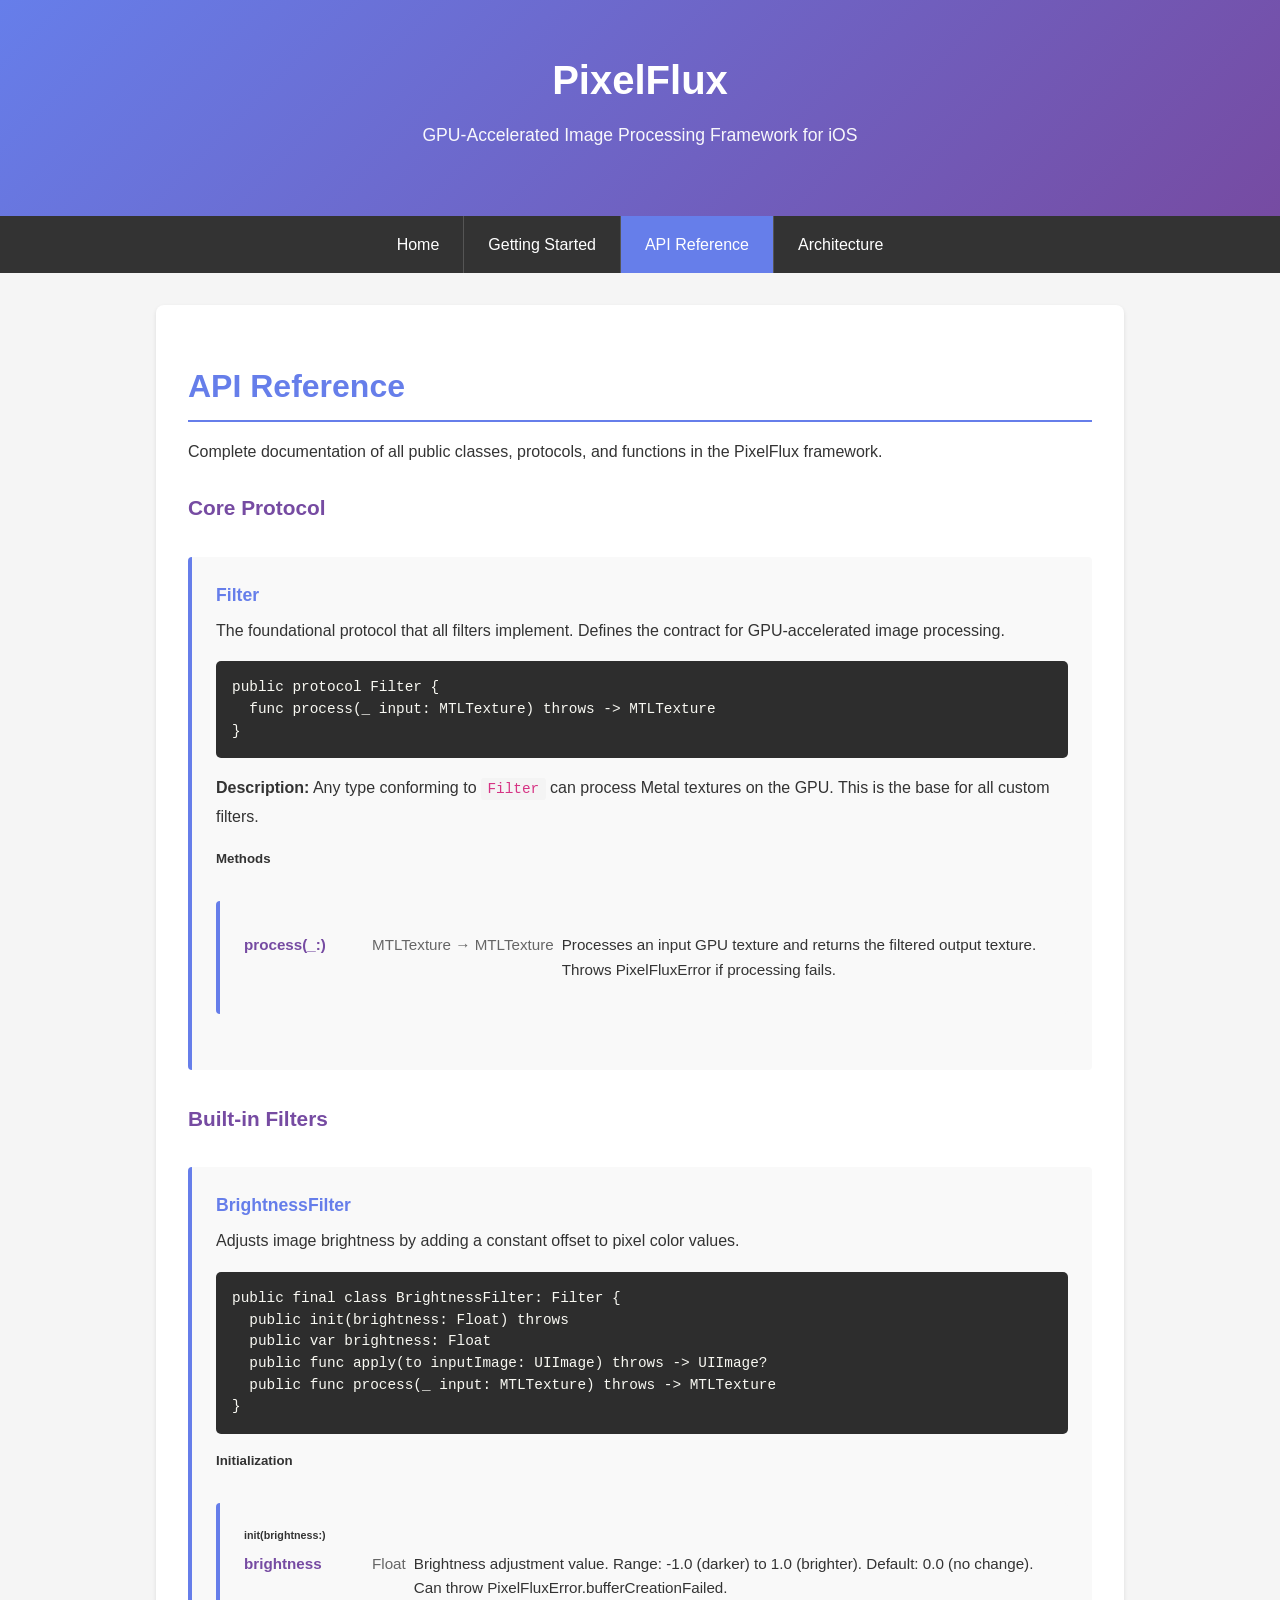
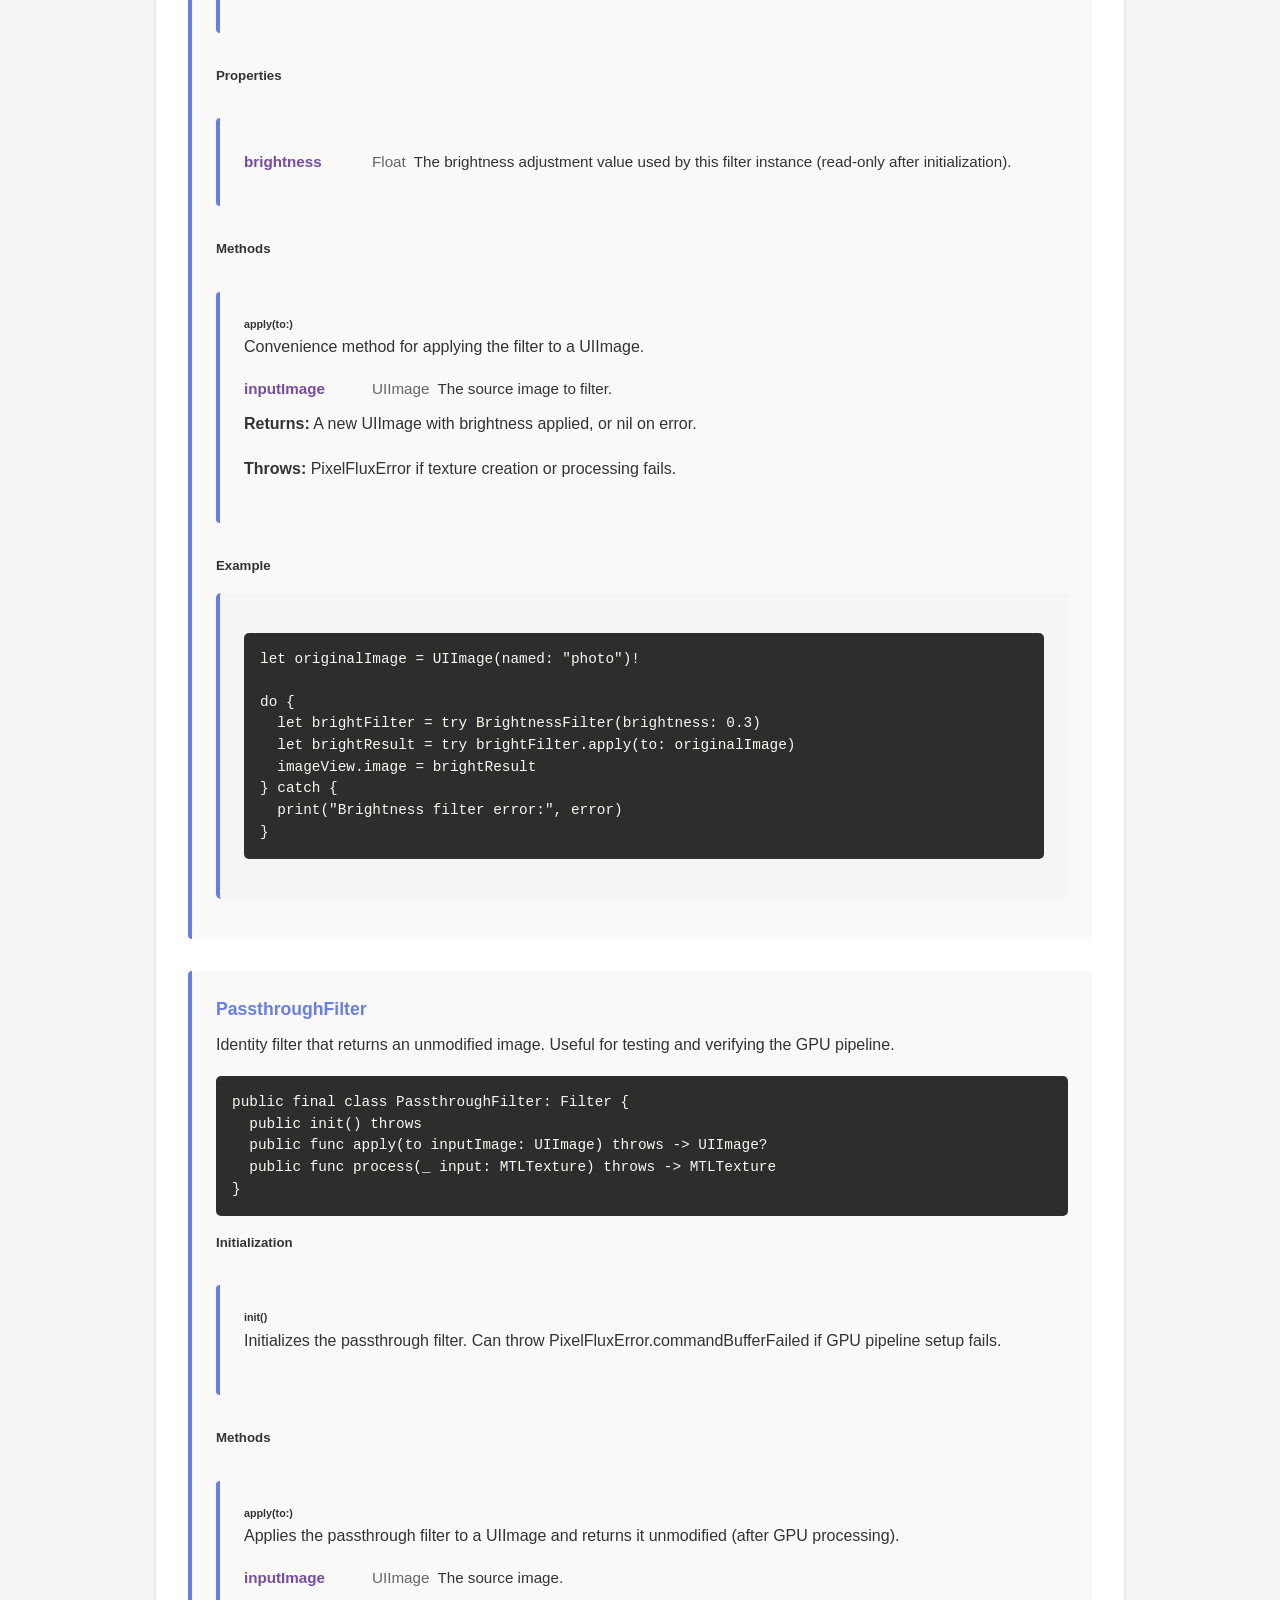
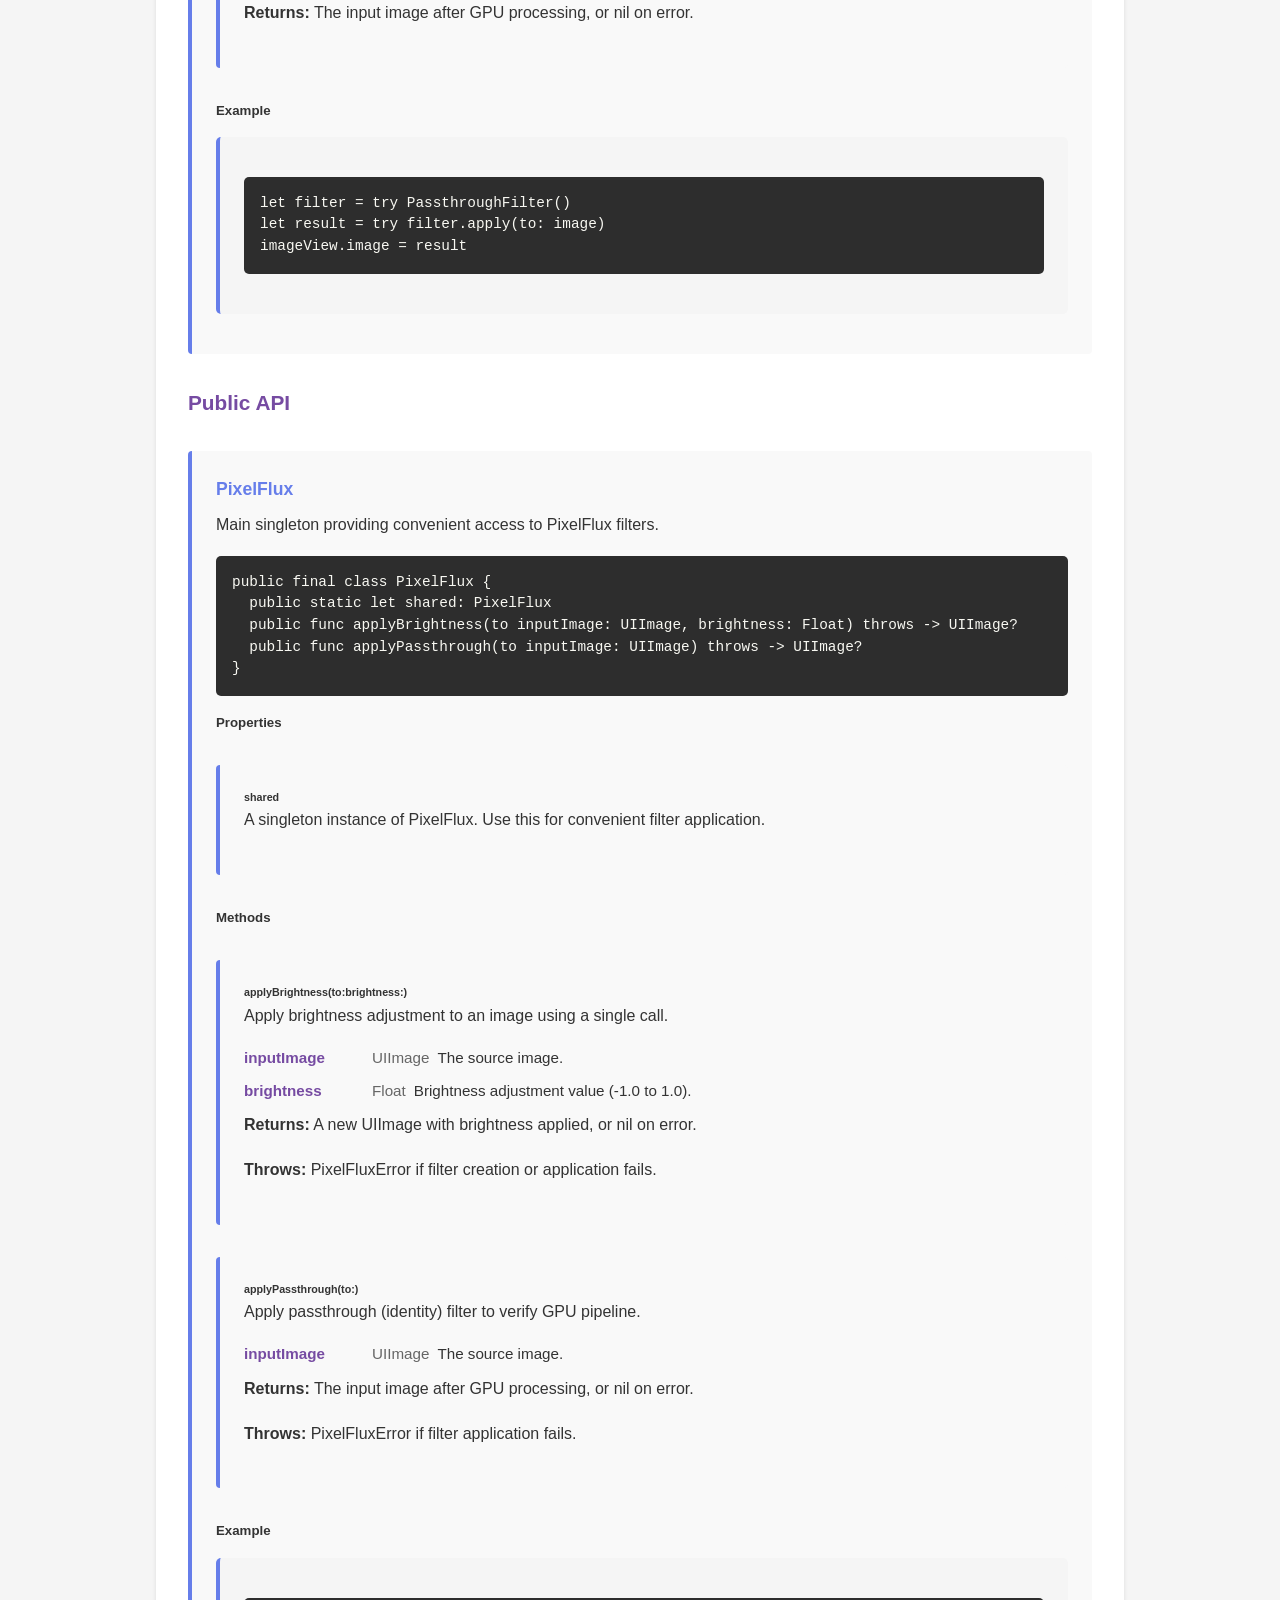
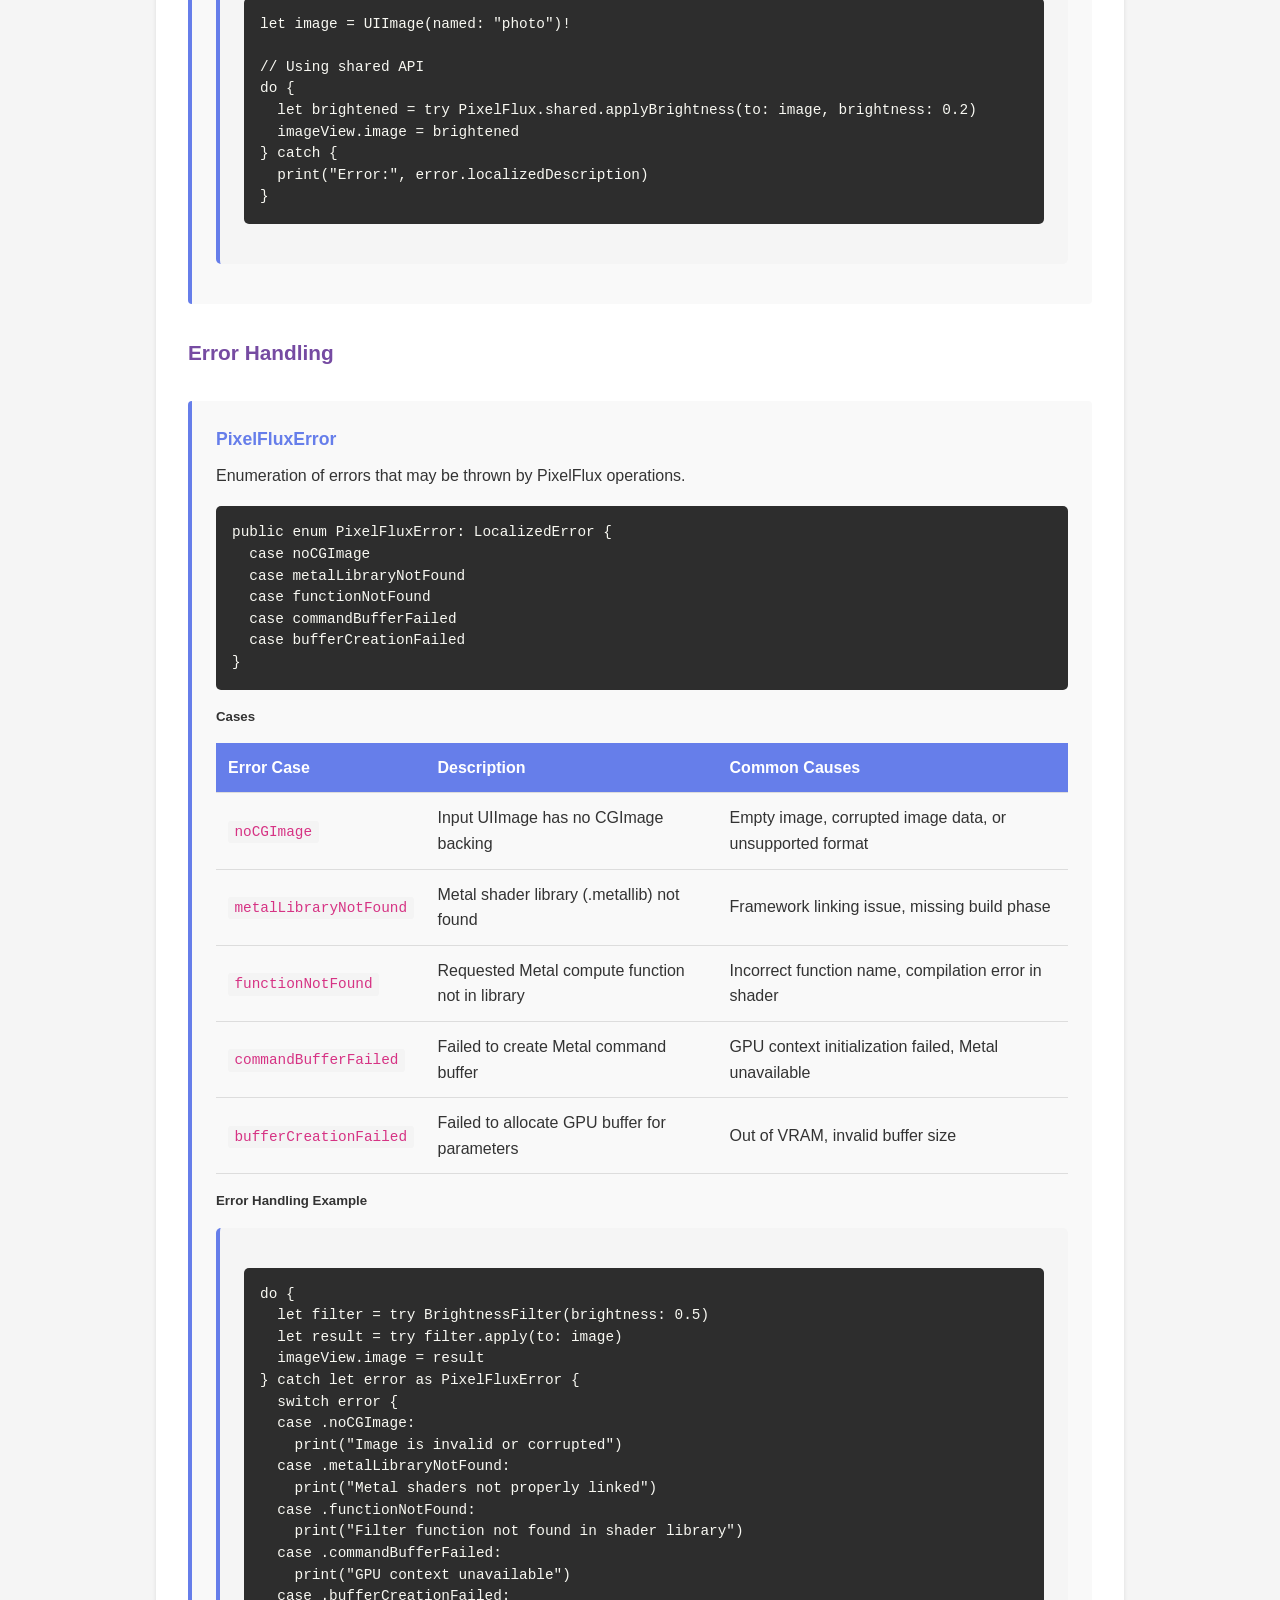
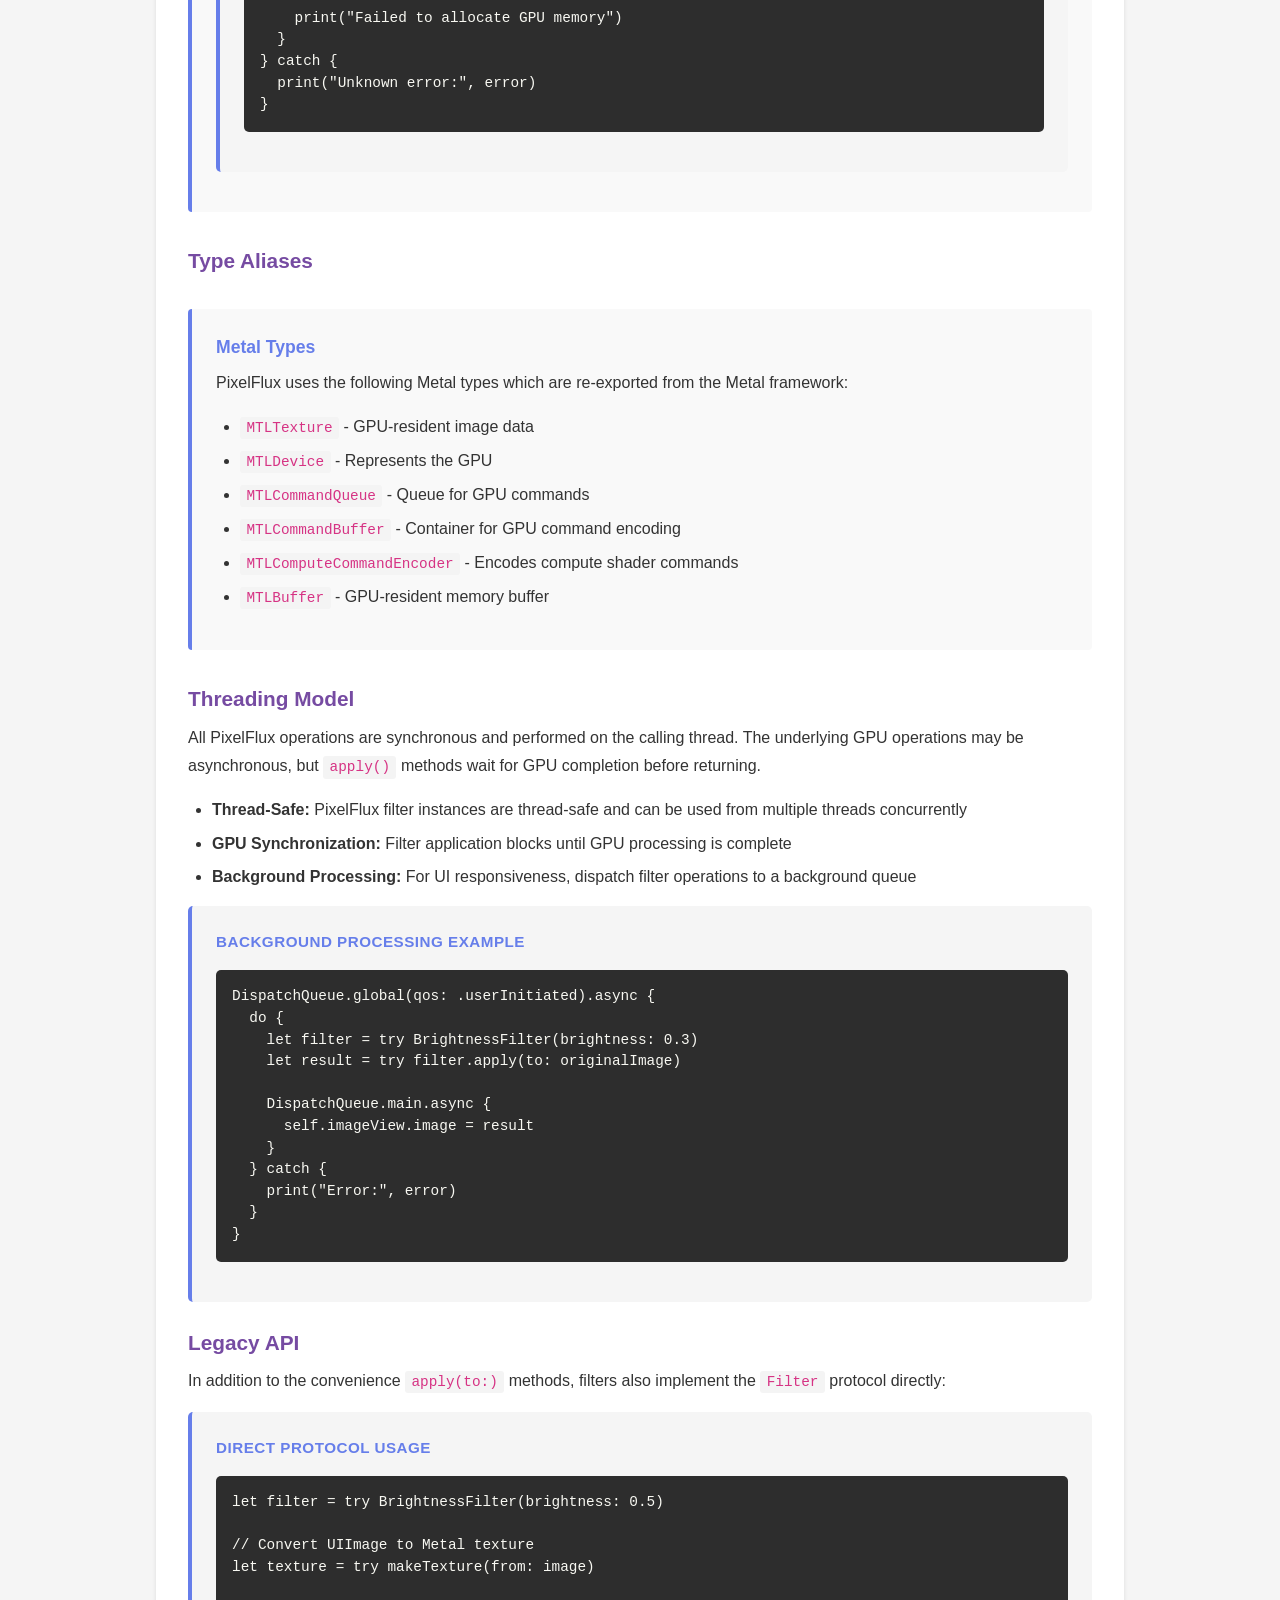
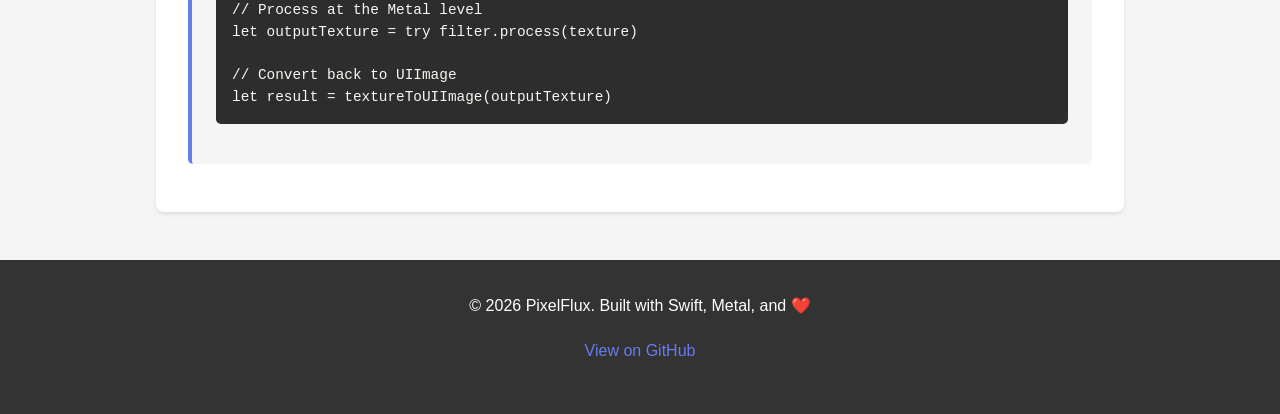
==== docs/api-reference.html @ f955431b "Add comprehensive HTML documentation and GitHub Pages deployment - Create docs/ directory with compl" ====
<!DOCTYPE html>
<html lang="en">
<head>
  <meta charset="UTF-8">
  <meta name="viewport" content="width=device-width, initial-scale=1.0">
  <title>API Reference - PixelFlux</title>
  <link rel="stylesheet" href="style.css">
</head>
<body>
  <header>
    <h1>PixelFlux</h1>
    <p>GPU-Accelerated Image Processing Framework for iOS</p>
  </header>

  <nav>
    <a href="index.html">Home</a>
    <a href="getting-started.html">Getting Started</a>
    <a href="api-reference.html" class="active">API Reference</a>
    <a href="architecture.html">Architecture</a>
  </nav>

  <main>
    <div class="container">
      <h2>API Reference</h2>
      <p>Complete documentation of all public classes, protocols, and functions in the PixelFlux framework.</p>

      <h3>Core Protocol</h3>

      <div class="api-section">
        <h4>Filter</h4>
        <p>The foundational protocol that all filters implement. Defines the contract for GPU-accelerated image processing.</p>
        <pre><code>public protocol Filter {
  func process(_ input: MTLTexture) throws -> MTLTexture
}</code></pre>
        <p><strong>Description:</strong> Any type conforming to <code>Filter</code> can process Metal textures on the GPU. This is the base for all custom filters.</p>
        <h5>Methods</h5>
        <div class="api-section">
          <div class="parameter">
            <span class="parameter-name">process(_:)</span>
            <span class="parameter-type">MTLTexture → MTLTexture</span>
            <span class="parameter-desc">Processes an input GPU texture and returns the filtered output texture. Throws PixelFluxError if processing fails.</span>
          </div>
        </div>
      </div>

      <h3>Built-in Filters</h3>

      <div class="api-section">
        <h4>BrightnessFilter</h4>
        <p>Adjusts image brightness by adding a constant offset to pixel color values.</p>
        <pre><code>public final class BrightnessFilter: Filter {
  public init(brightness: Float) throws
  public var brightness: Float
  public func apply(to inputImage: UIImage) throws -> UIImage?
  public func process(_ input: MTLTexture) throws -> MTLTexture
}</code></pre>

        <h5>Initialization</h5>
        <div class="api-section">
          <h6>init(brightness:)</h6>
          <div class="parameter">
            <span class="parameter-name">brightness</span>
            <span class="parameter-type">Float</span>
            <span class="parameter-desc">Brightness adjustment value. Range: -1.0 (darker) to 1.0 (brighter). Default: 0.0 (no change). Can throw PixelFluxError.bufferCreationFailed.</span>
          </div>
        </div>

        <h5>Properties</h5>
        <div class="api-section">
          <div class="parameter">
            <span class="parameter-name">brightness</span>
            <span class="parameter-type">Float</span>
            <span class="parameter-desc">The brightness adjustment value used by this filter instance (read-only after initialization).</span>
          </div>
        </div>

        <h5>Methods</h5>
        <div class="api-section">
          <h6>apply(to:)</h6>
          <p>Convenience method for applying the filter to a UIImage.</p>
          <div class="parameter">
            <span class="parameter-name">inputImage</span>
            <span class="parameter-type">UIImage</span>
            <span class="parameter-desc">The source image to filter.</span>
          </div>
          <p><strong>Returns:</strong> A new UIImage with brightness applied, or nil on error.</p>
          <p><strong>Throws:</strong> PixelFluxError if texture creation or processing fails.</p>
        </div>

        <h5>Example</h5>
        <div class="code-example">
          <pre><code>let originalImage = UIImage(named: "photo")!

do {
  let brightFilter = try BrightnessFilter(brightness: 0.3)
  let brightResult = try brightFilter.apply(to: originalImage)
  imageView.image = brightResult
} catch {
  print("Brightness filter error:", error)
}</code></pre>
        </div>
      </div>

      <div class="api-section">
        <h4>PassthroughFilter</h4>
        <p>Identity filter that returns an unmodified image. Useful for testing and verifying the GPU pipeline.</p>
        <pre><code>public final class PassthroughFilter: Filter {
  public init() throws
  public func apply(to inputImage: UIImage) throws -> UIImage?
  public func process(_ input: MTLTexture) throws -> MTLTexture
}</code></pre>

        <h5>Initialization</h5>
        <div class="api-section">
          <h6>init()</h6>
          <p>Initializes the passthrough filter. Can throw PixelFluxError.commandBufferFailed if GPU pipeline setup fails.</p>
        </div>

        <h5>Methods</h5>
        <div class="api-section">
          <h6>apply(to:)</h6>
          <p>Applies the passthrough filter to a UIImage and returns it unmodified (after GPU processing).</p>
          <div class="parameter">
            <span class="parameter-name">inputImage</span>
            <span class="parameter-type">UIImage</span>
            <span class="parameter-desc">The source image.</span>
          </div>
          <p><strong>Returns:</strong> The input image after GPU processing, or nil on error.</p>
        </div>

        <h5>Example</h5>
        <div class="code-example">
          <pre><code>let filter = try PassthroughFilter()
let result = try filter.apply(to: image)
imageView.image = result</code></pre>
        </div>
      </div>

      <h3>Public API</h3>

      <div class="api-section">
        <h4>PixelFlux</h4>
        <p>Main singleton providing convenient access to PixelFlux filters.</p>
        <pre><code>public final class PixelFlux {
  public static let shared: PixelFlux
  public func applyBrightness(to inputImage: UIImage, brightness: Float) throws -> UIImage?
  public func applyPassthrough(to inputImage: UIImage) throws -> UIImage?
}</code></pre>

        <h5>Properties</h5>
        <div class="api-section">
          <h6>shared</h6>
          <p>A singleton instance of PixelFlux. Use this for convenient filter application.</p>
        </div>

        <h5>Methods</h5>
        <div class="api-section">
          <h6>applyBrightness(to:brightness:)</h6>
          <p>Apply brightness adjustment to an image using a single call.</p>
          <div class="parameter">
            <span class="parameter-name">inputImage</span>
            <span class="parameter-type">UIImage</span>
            <span class="parameter-desc">The source image.</span>
          </div>
          <div class="parameter">
            <span class="parameter-name">brightness</span>
            <span class="parameter-type">Float</span>
            <span class="parameter-desc">Brightness adjustment value (-1.0 to 1.0).</span>
          </div>
          <p><strong>Returns:</strong> A new UIImage with brightness applied, or nil on error.</p>
          <p><strong>Throws:</strong> PixelFluxError if filter creation or application fails.</p>
        </div>

        <div class="api-section">
          <h6>applyPassthrough(to:)</h6>
          <p>Apply passthrough (identity) filter to verify GPU pipeline.</p>
          <div class="parameter">
            <span class="parameter-name">inputImage</span>
            <span class="parameter-type">UIImage</span>
            <span class="parameter-desc">The source image.</span>
          </div>
          <p><strong>Returns:</strong> The input image after GPU processing, or nil on error.</p>
          <p><strong>Throws:</strong> PixelFluxError if filter application fails.</p>
        </div>

        <h5>Example</h5>
        <div class="code-example">
          <pre><code>let image = UIImage(named: "photo")!

// Using shared API
do {
  let brightened = try PixelFlux.shared.applyBrightness(to: image, brightness: 0.2)
  imageView.image = brightened
} catch {
  print("Error:", error.localizedDescription)
}</code></pre>
        </div>
      </div>

      <h3>Error Handling</h3>

      <div class="api-section">
        <h4>PixelFluxError</h4>
        <p>Enumeration of errors that may be thrown by PixelFlux operations.</p>
        <pre><code>public enum PixelFluxError: LocalizedError {
  case noCGImage
  case metalLibraryNotFound
  case functionNotFound
  case commandBufferFailed
  case bufferCreationFailed
}</code></pre>

        <h5>Cases</h5>
        <table>
          <tr>
            <th>Error Case</th>
            <th>Description</th>
            <th>Common Causes</th>
          </tr>
          <tr>
            <td><code>noCGImage</code></td>
            <td>Input UIImage has no CGImage backing</td>
            <td>Empty image, corrupted image data, or unsupported format</td>
          </tr>
          <tr>
            <td><code>metalLibraryNotFound</code></td>
            <td>Metal shader library (.metallib) not found</td>
            <td>Framework linking issue, missing build phase</td>
          </tr>
          <tr>
            <td><code>functionNotFound</code></td>
            <td>Requested Metal compute function not in library</td>
            <td>Incorrect function name, compilation error in shader</td>
          </tr>
          <tr>
            <td><code>commandBufferFailed</code></td>
            <td>Failed to create Metal command buffer</td>
            <td>GPU context initialization failed, Metal unavailable</td>
          </tr>
          <tr>
            <td><code>bufferCreationFailed</code></td>
            <td>Failed to allocate GPU buffer for parameters</td>
            <td>Out of VRAM, invalid buffer size</td>
          </tr>
        </table>

        <h5>Error Handling Example</h5>
        <div class="code-example">
          <pre><code>do {
  let filter = try BrightnessFilter(brightness: 0.5)
  let result = try filter.apply(to: image)
  imageView.image = result
} catch let error as PixelFluxError {
  switch error {
  case .noCGImage:
    print("Image is invalid or corrupted")
  case .metalLibraryNotFound:
    print("Metal shaders not properly linked")
  case .functionNotFound:
    print("Filter function not found in shader library")
  case .commandBufferFailed:
    print("GPU context unavailable")
  case .bufferCreationFailed:
    print("Failed to allocate GPU memory")
  }
} catch {
  print("Unknown error:", error)
}</code></pre>
        </div>
      </div>

      <h3>Type Aliases</h3>

      <div class="api-section">
        <h4>Metal Types</h4>
        <p>PixelFlux uses the following Metal types which are re-exported from the Metal framework:</p>
        <ul>
          <li><code>MTLTexture</code> - GPU-resident image data</li>
          <li><code>MTLDevice</code> - Represents the GPU</li>
          <li><code>MTLCommandQueue</code> - Queue for GPU commands</li>
          <li><code>MTLCommandBuffer</code> - Container for GPU command encoding</li>
          <li><code>MTLComputeCommandEncoder</code> - Encodes compute shader commands</li>
          <li><code>MTLBuffer</code> - GPU-resident memory buffer</li>
        </ul>
      </div>

      <h3>Threading Model</h3>
      <p>All PixelFlux operations are synchronous and performed on the calling thread. The underlying GPU operations may be asynchronous, but <code>apply()</code> methods wait for GPU completion before returning.</p>
      <ul>
        <li><strong>Thread-Safe:</strong> PixelFlux filter instances are thread-safe and can be used from multiple threads concurrently</li>
        <li><strong>GPU Synchronization:</strong> Filter application blocks until GPU processing is complete</li>
        <li><strong>Background Processing:</strong> For UI responsiveness, dispatch filter operations to a background queue</li>
      </ul>

      <div class="code-example">
        <h5>Background Processing Example</h5>
        <pre><code>DispatchQueue.global(qos: .userInitiated).async {
  do {
    let filter = try BrightnessFilter(brightness: 0.3)
    let result = try filter.apply(to: originalImage)

    DispatchQueue.main.async {
      self.imageView.image = result
    }
  } catch {
    print("Error:", error)
  }
}</code></pre>
      </div>

      <h3>Legacy API</h3>
      <p>In addition to the convenience <code>apply(to:)</code> methods, filters also implement the <code>Filter</code> protocol directly:</p>
      <div class="code-example">
        <h5>Direct Protocol Usage</h5>
        <pre><code>let filter = try BrightnessFilter(brightness: 0.5)

// Convert UIImage to Metal texture
let texture = try makeTexture(from: image)

// Process at the Metal level
let outputTexture = try filter.process(texture)

// Convert back to UIImage
let result = textureToUIImage(outputTexture)</code></pre>
      </div>
    </div>
  </main>

  <footer>
    <p>&copy; 2026 PixelFlux. Built with Swift, Metal, and ❤️</p>
    <p><a href="https://github.com/wailbentafat/PixelFlux" target="_blank">View on GitHub</a></p>
  </footer>
</body>
</html>
---- docs/style.css ----
* {
  margin: 0;
  padding: 0;
  box-sizing: border-box;
}

body {
  font-family: -apple-system, BlinkMacSystemFont, 'Segoe UI', Roboto, Oxygen, Ubuntu, Cantarell, sans-serif;
  line-height: 1.6;
  color: #333;
  background: #f5f5f5;
}

header {
  background: linear-gradient(135deg, #667eea 0%, #764ba2 100%);
  color: white;
  padding: 3rem 2rem;
  text-align: center;
}

header h1 {
  font-size: 2.5rem;
  margin-bottom: 0.5rem;
}

header p {
  font-size: 1.1rem;
  opacity: 0.95;
}

nav {
  background: #333;
  padding: 0;
  margin: 0;
  display: flex;
  flex-wrap: wrap;
  justify-content: center;
}

nav a {
  color: white;
  padding: 1rem 1.5rem;
  text-decoration: none;
  border-right: 1px solid #555;
  transition: background 0.3s;
}

nav a:last-child {
  border-right: none;
}

nav a:hover,
nav a.active {
  background: #667eea;
}

main {
  max-width: 1000px;
  margin: 2rem auto;
  padding: 0 1rem;
}

.container {
  background: white;
  border-radius: 8px;
  padding: 2rem;
  margin-bottom: 2rem;
  box-shadow: 0 2px 4px rgba(0,0,0,0.1);
}

h2 {
  color: #667eea;
  font-size: 2rem;
  margin: 1.5rem 0 1rem;
  border-bottom: 2px solid #667eea;
  padding-bottom: 0.5rem;
}

h3 {
  color: #764ba2;
  font-size: 1.3rem;
  margin: 1.5rem 0 0.5rem;
}

h4 {
  color: #555;
  font-size: 1.1rem;
  margin: 1rem 0 0.5rem;
}

p {
  margin-bottom: 1rem;
  line-height: 1.8;
}

code {
  background: #f4f4f4;
  padding: 0.2rem 0.4rem;
  border-radius: 3px;
  font-family: 'Courier New', monospace;
  font-size: 0.9rem;
  color: #d63384;
}

pre {
  background: #2d2d2d;
  color: #f8f8f2;
  padding: 1rem;
  border-radius: 5px;
  overflow-x: auto;
  margin: 1rem 0;
  font-family: 'Courier New', monospace;
  font-size: 0.9rem;
  line-height: 1.5;
}

pre code {
  background: none;
  color: inherit;
  padding: 0;
}

ul, ol {
  margin: 1rem 0 1rem 1.5rem;
}

li {
  margin-bottom: 0.5rem;
}

.feature-list {
  display: grid;
  grid-template-columns: repeat(auto-fit, minmax(250px, 1fr));
  gap: 1.5rem;
  margin: 2rem 0;
}

.feature-item {
  background: linear-gradient(135deg, #667eea15 0%, #764ba215 100%);
  padding: 1.5rem;
  border-radius: 8px;
  border-left: 4px solid #667eea;
}

.feature-item h4 {
  color: #667eea;
  margin-top: 0;
}

.api-section {
  margin: 2rem 0;
  padding: 1.5rem;
  background: #f9f9f9;
  border-left: 4px solid #667eea;
  border-radius: 4px;
}

.api-section h4 {
  color: #667eea;
  margin-top: 0;
}

.parameter {
  display: flex;
  margin: 0.5rem 0;
  font-size: 0.95rem;
}

.parameter-name {
  font-weight: bold;
  color: #764ba2;
  min-width: 120px;
}

.parameter-type {
  color: #666;
  margin: 0 0.5rem;
}

.parameter-desc {
  flex: 1;
}

.code-example {
  background: #f5f5f5;
  padding: 1.5rem;
  border-radius: 5px;
  margin: 1rem 0;
  border-left: 4px solid #667eea;
}

.code-example h5 {
  color: #667eea;
  margin-top: 0;
  font-size: 0.95rem;
  text-transform: uppercase;
  letter-spacing: 0.5px;
}

table {
  width: 100%;
  border-collapse: collapse;
  margin: 1rem 0;
}

th, td {
  padding: 0.75rem;
  text-align: left;
  border-bottom: 1px solid #ddd;
}

th {
  background: #667eea;
  color: white;
}

tr:hover {
  background: #f9f9f9;
}

.badge {
  display: inline-block;
  padding: 0.25rem 0.75rem;
  background: #667eea;
  color: white;
  border-radius: 20px;
  font-size: 0.85rem;
  margin-right: 0.5rem;
}

.badge.optional {
  background: #6c757d;
}

.badge.required {
  background: #dc3545;
}

.button {
  display: inline-block;
  padding: 0.75rem 1.5rem;
  background: #667eea;
  color: white;
  text-decoration: none;
  border-radius: 5px;
  transition: background 0.3s;
  border: none;
  cursor: pointer;
  font-size: 1rem;
}

.button:hover {
  background: #764ba2;
}

.button.secondary {
  background: #6c757d;
}

.button.secondary:hover {
  background: #5a6268;
}

footer {
  background: #333;
  color: white;
  text-align: center;
  padding: 2rem;
  margin-top: 3rem;
}

footer a {
  color: #667eea;
  text-decoration: none;
}

footer a:hover {
  text-decoration: underline;
}

@media (max-width: 768px) {
  header h1 {
    font-size: 1.8rem;
  }

  nav {
    flex-direction: column;
  }

  nav a {
    border-right: none;
    border-bottom: 1px solid #555;
  }

  nav a:last-child {
    border-bottom: none;
  }

  .feature-list {
    grid-template-columns: 1fr;
  }

  .container {
    padding: 1.5rem;
  }
}
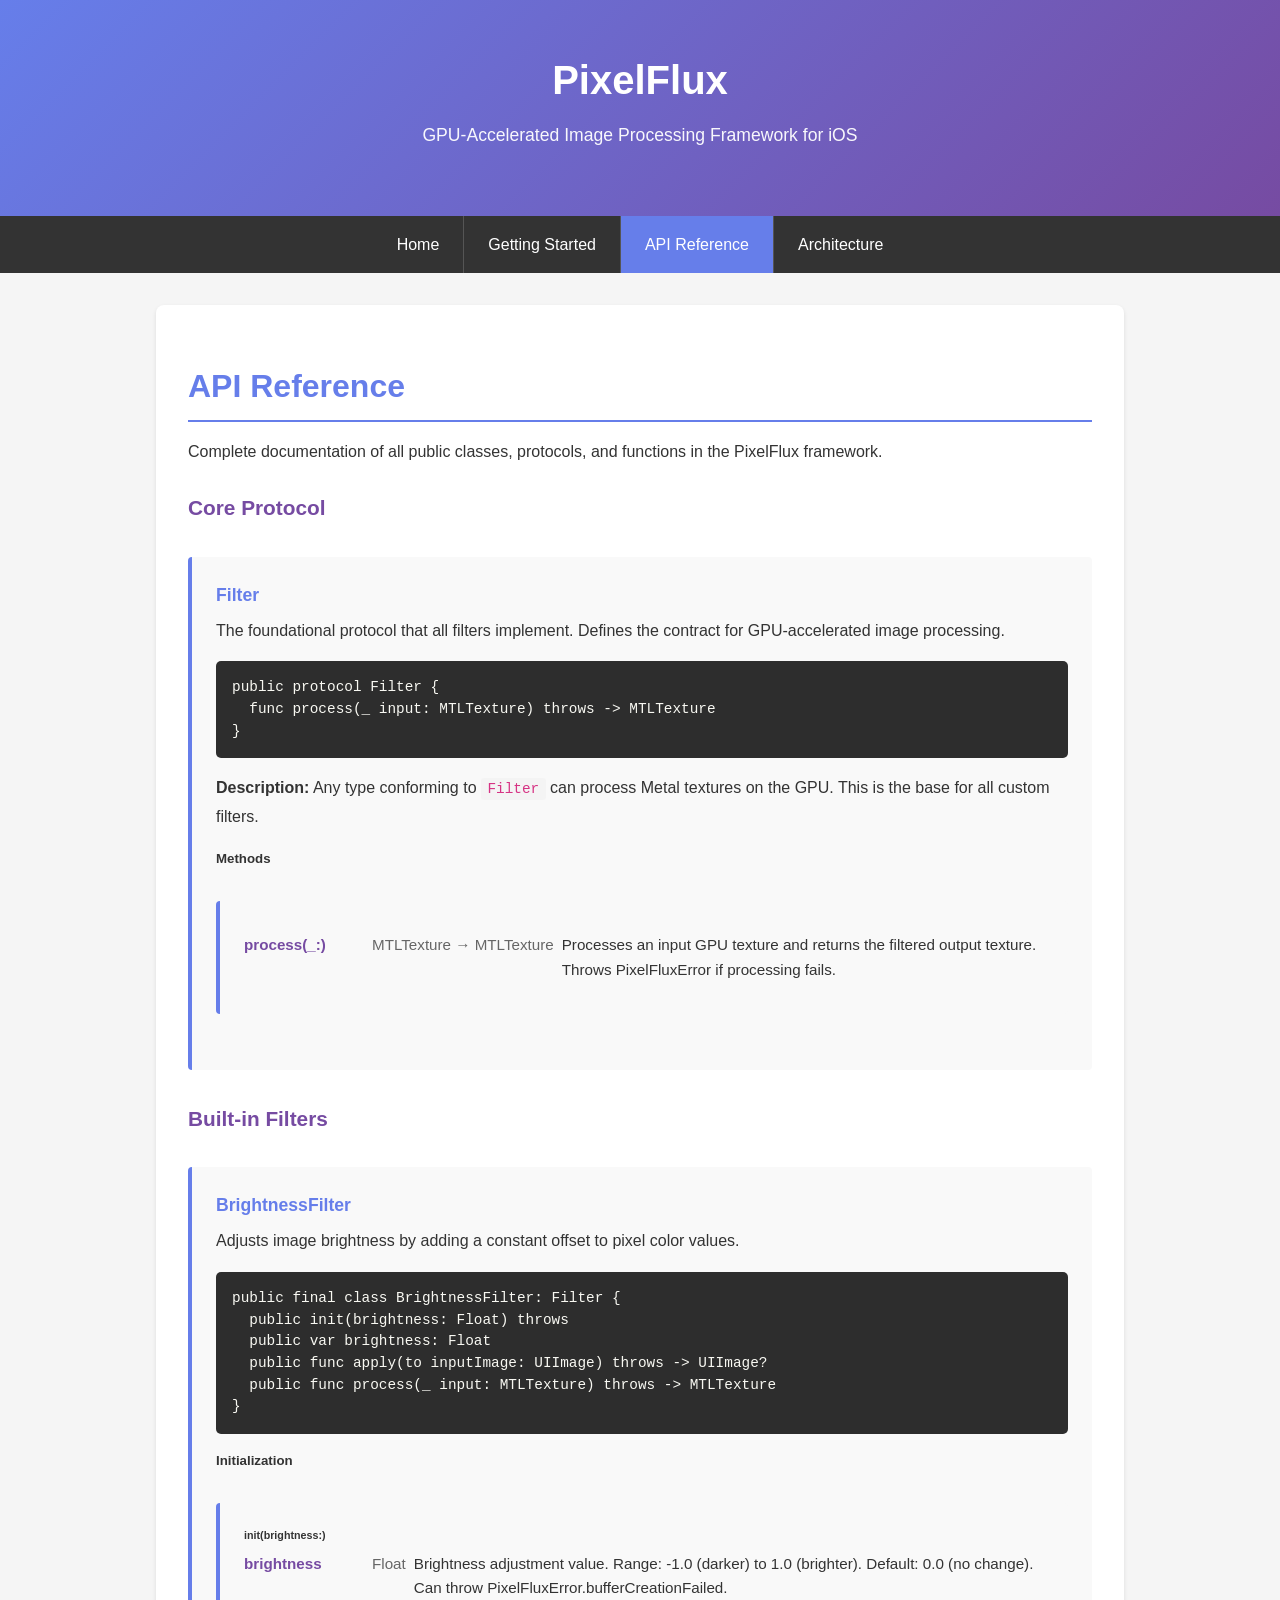
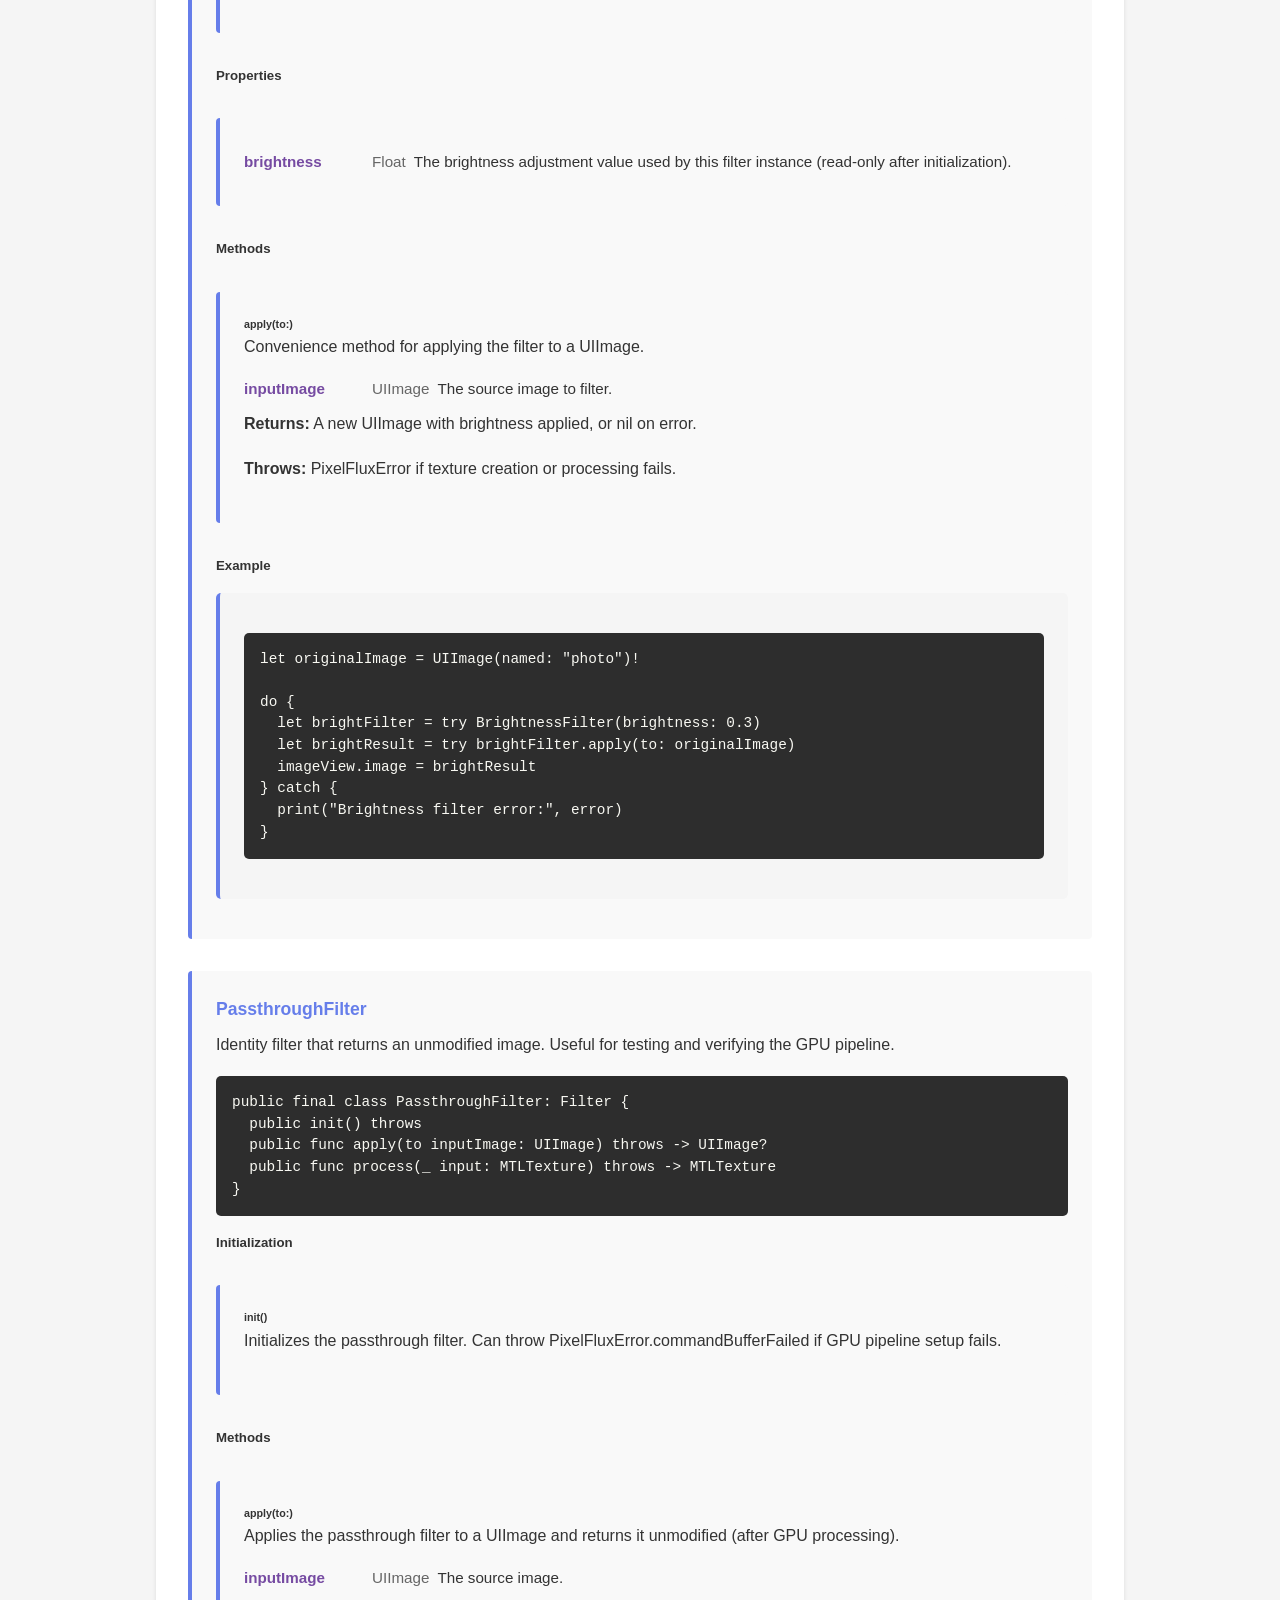
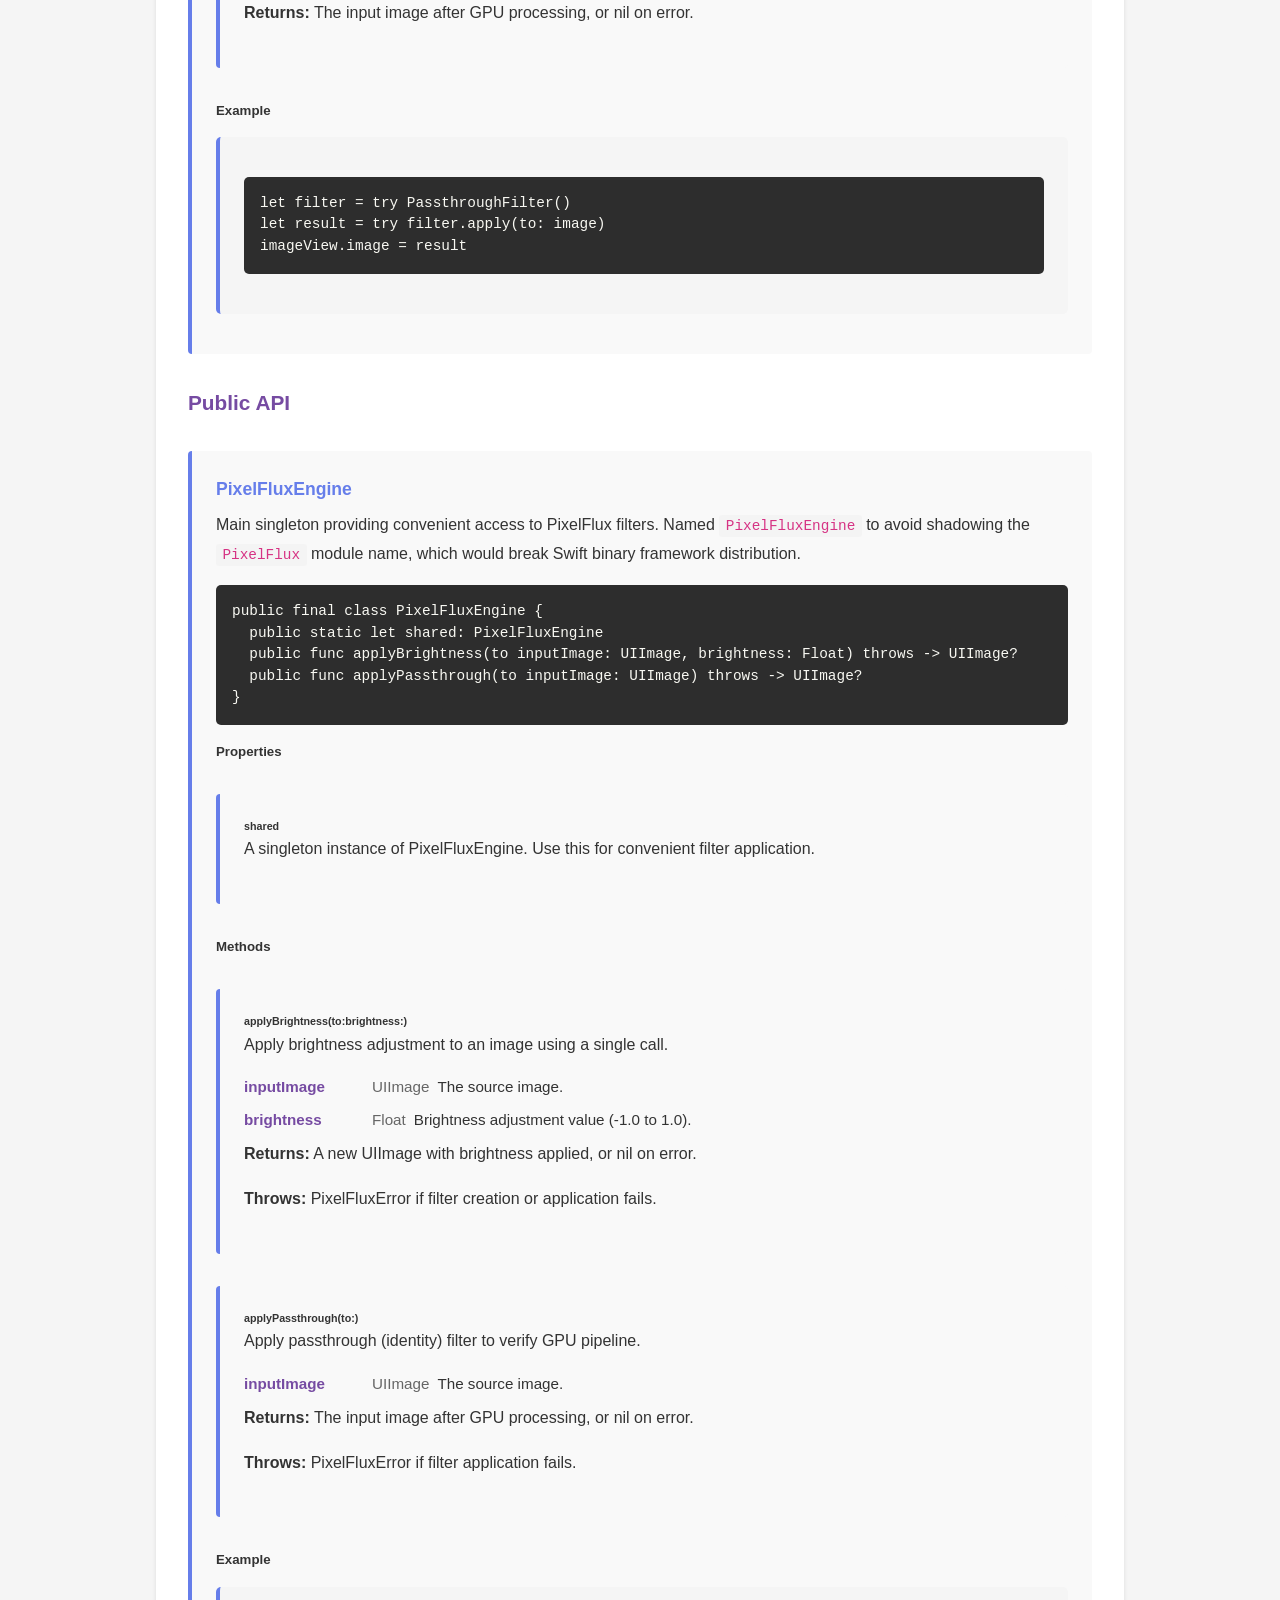
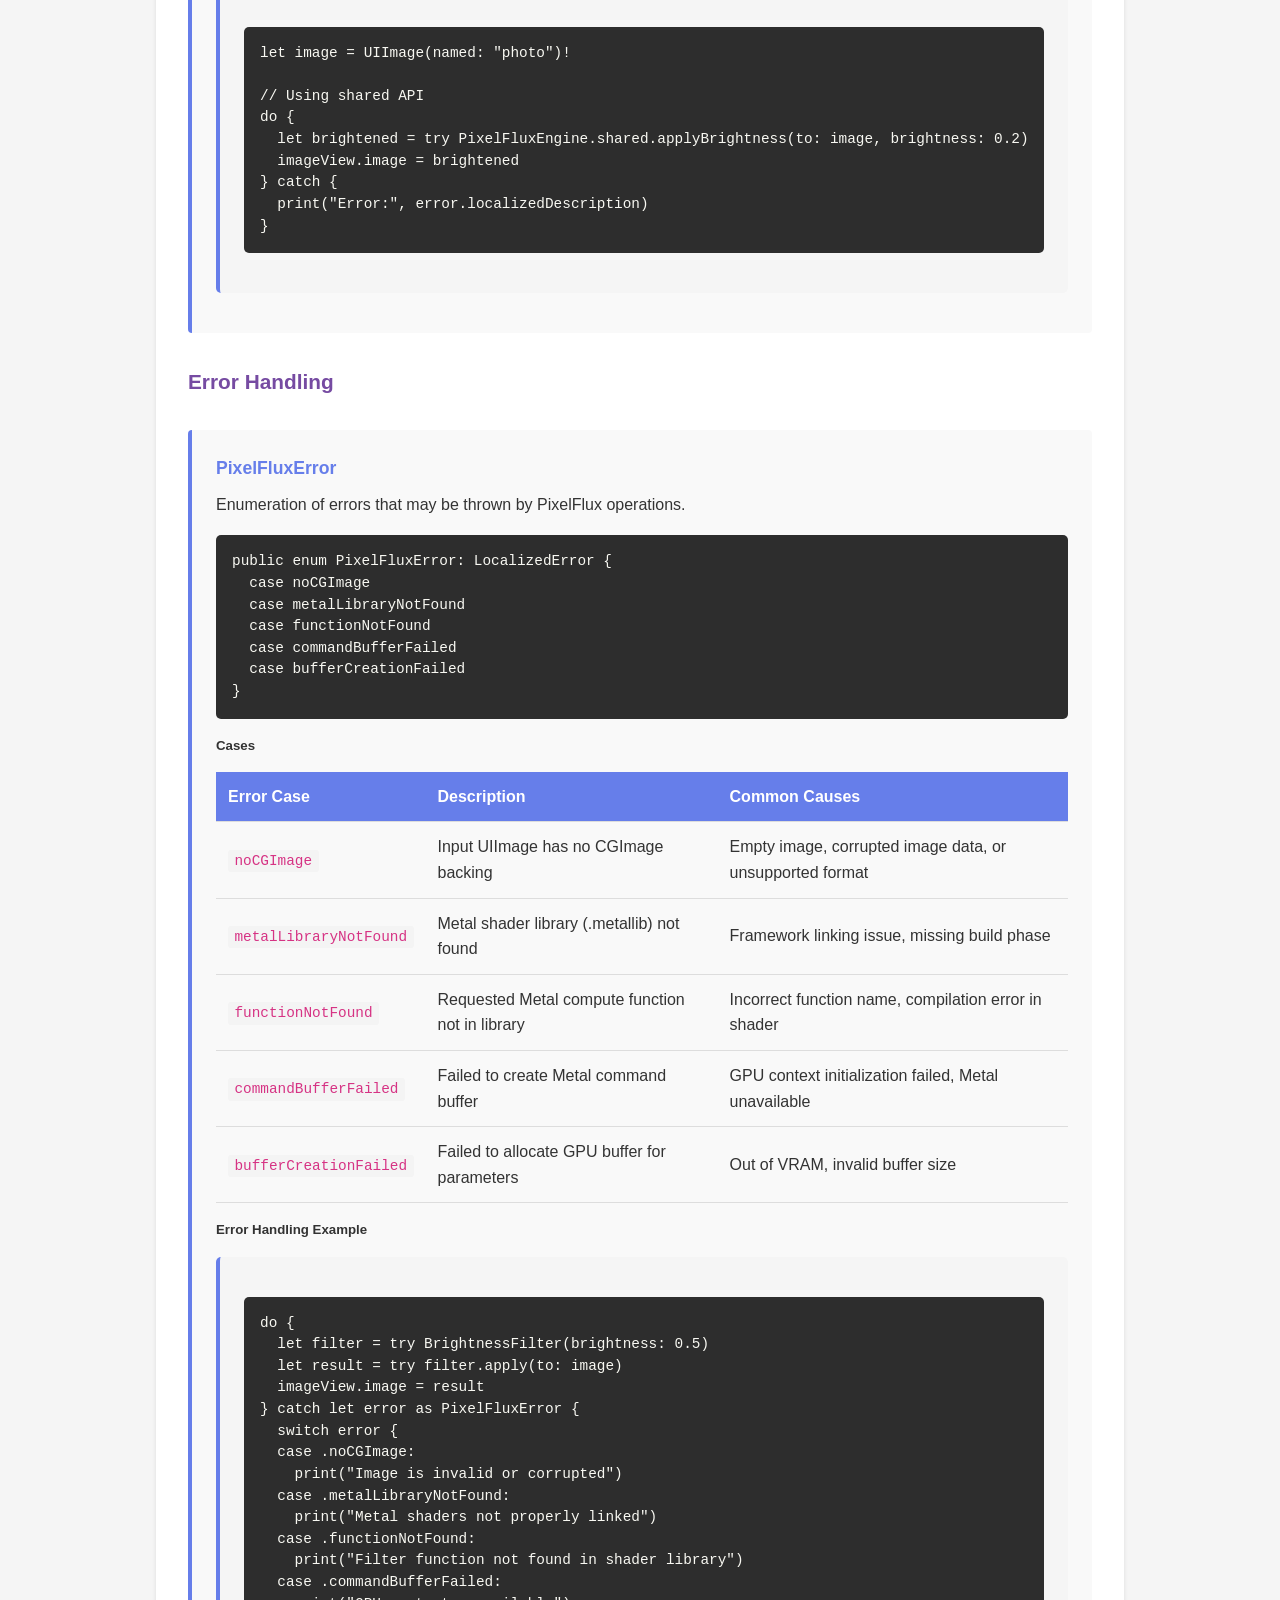
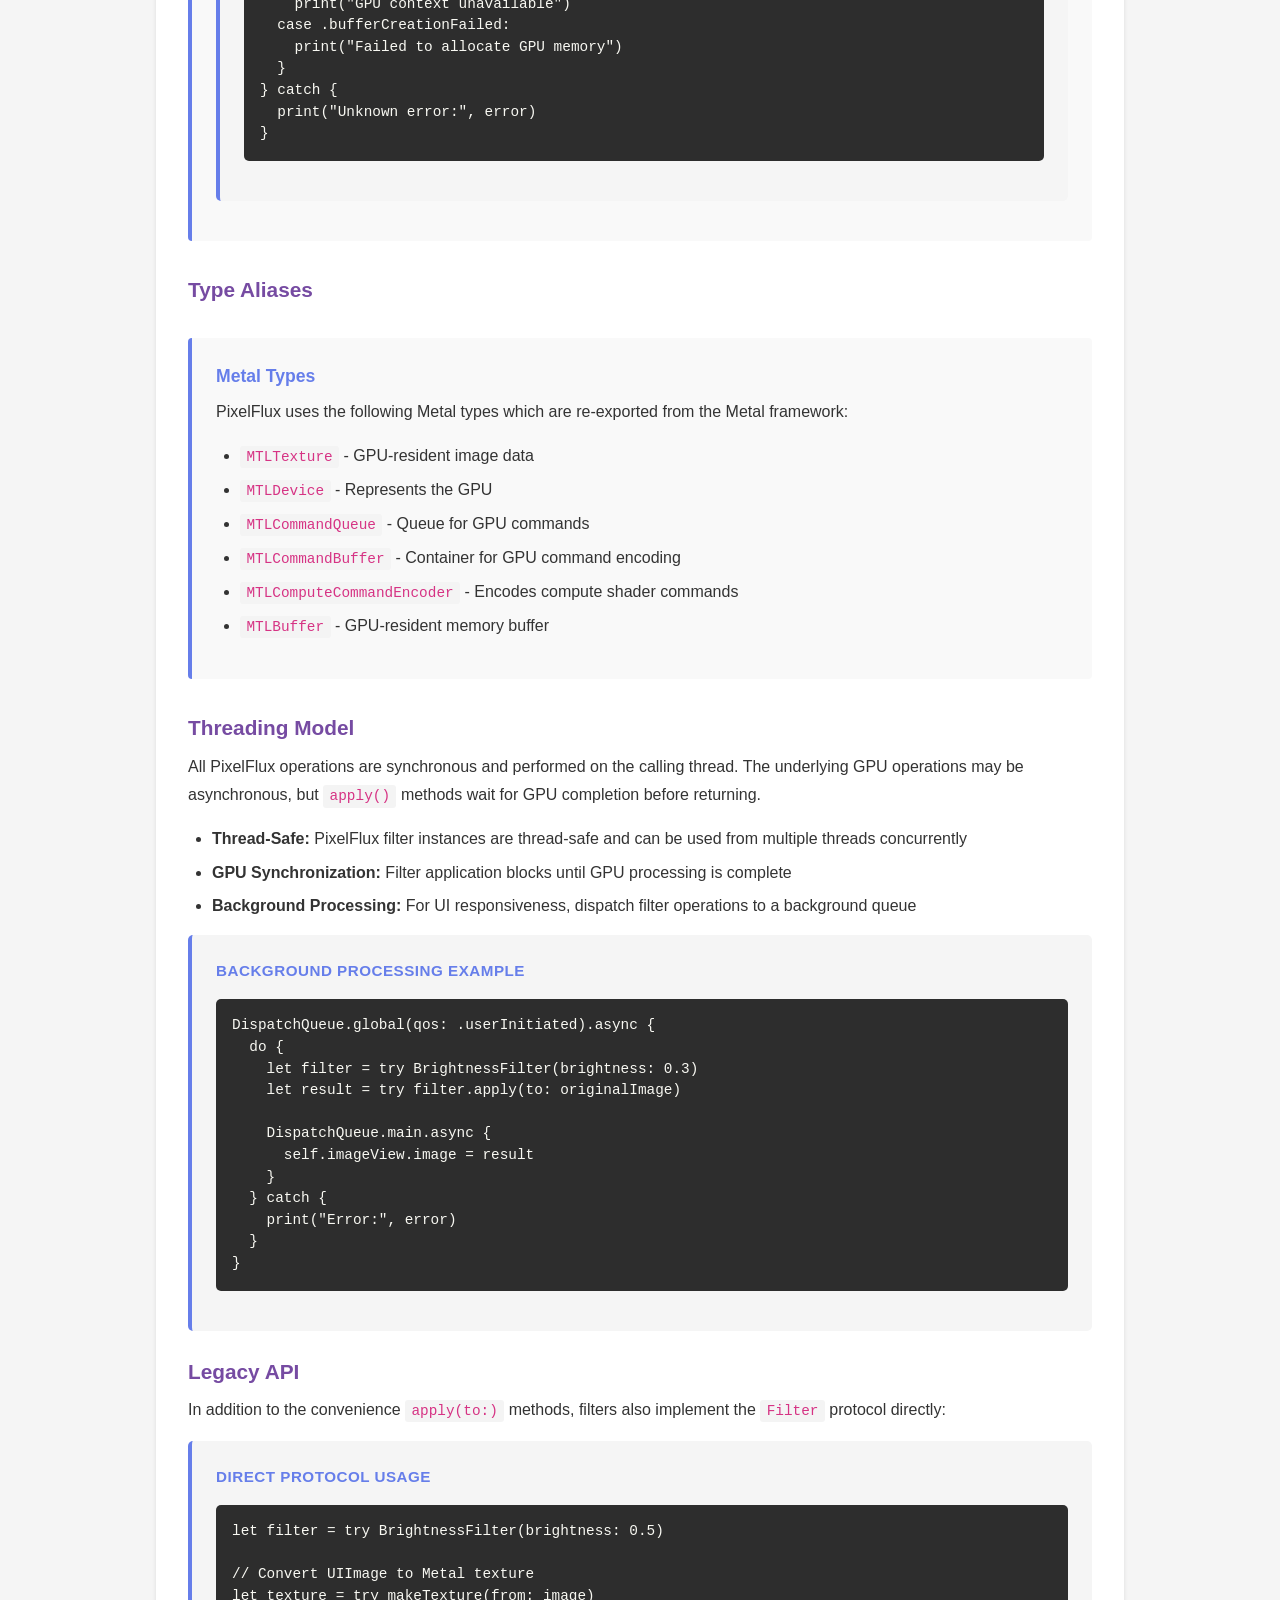
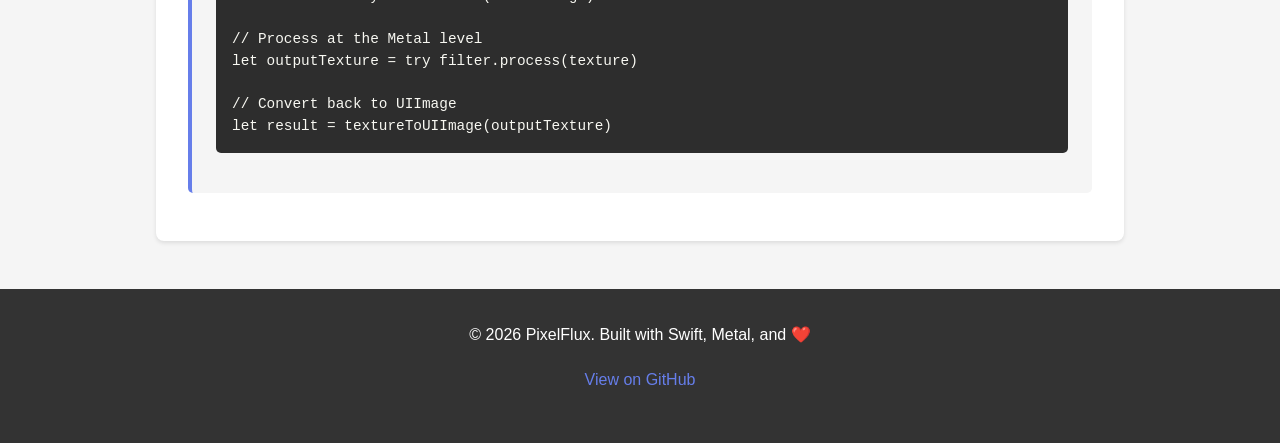
==== commit efeb6441: "fix: rename PixelFlux class to PixelFluxEngine to fix swiftinterface build The public class PixelFlu" ====
--- a/docs/api-reference.html
+++ b/docs/api-reference.html
@@ -139,10 +139,10 @@
       <h3>Public API</h3>
 
       <div class="api-section">
-        <h4>PixelFlux</h4>
-        <p>Main singleton providing convenient access to PixelFlux filters.</p>
-        <pre><code>public final class PixelFlux {
-  public static let shared: PixelFlux
+        <h4>PixelFluxEngine</h4>
+        <p>Main singleton providing convenient access to PixelFlux filters. Named <code>PixelFluxEngine</code> to avoid shadowing the <code>PixelFlux</code> module name, which would break Swift binary framework distribution.</p>
+        <pre><code>public final class PixelFluxEngine {
+  public static let shared: PixelFluxEngine
   public func applyBrightness(to inputImage: UIImage, brightness: Float) throws -> UIImage?
   public func applyPassthrough(to inputImage: UIImage) throws -> UIImage?
 }</code></pre>
@@ -150,7 +150,7 @@
         <h5>Properties</h5>
         <div class="api-section">
           <h6>shared</h6>
-          <p>A singleton instance of PixelFlux. Use this for convenient filter application.</p>
+          <p>A singleton instance of PixelFluxEngine. Use this for convenient filter application.</p>
         </div>
 
         <h5>Methods</h5>
@@ -189,7 +189,7 @@
 
 // Using shared API
 do {
-  let brightened = try PixelFlux.shared.applyBrightness(to: image, brightness: 0.2)
+  let brightened = try PixelFluxEngine.shared.applyBrightness(to: image, brightness: 0.2)
   imageView.image = brightened
 } catch {
   print("Error:", error.localizedDescription)
